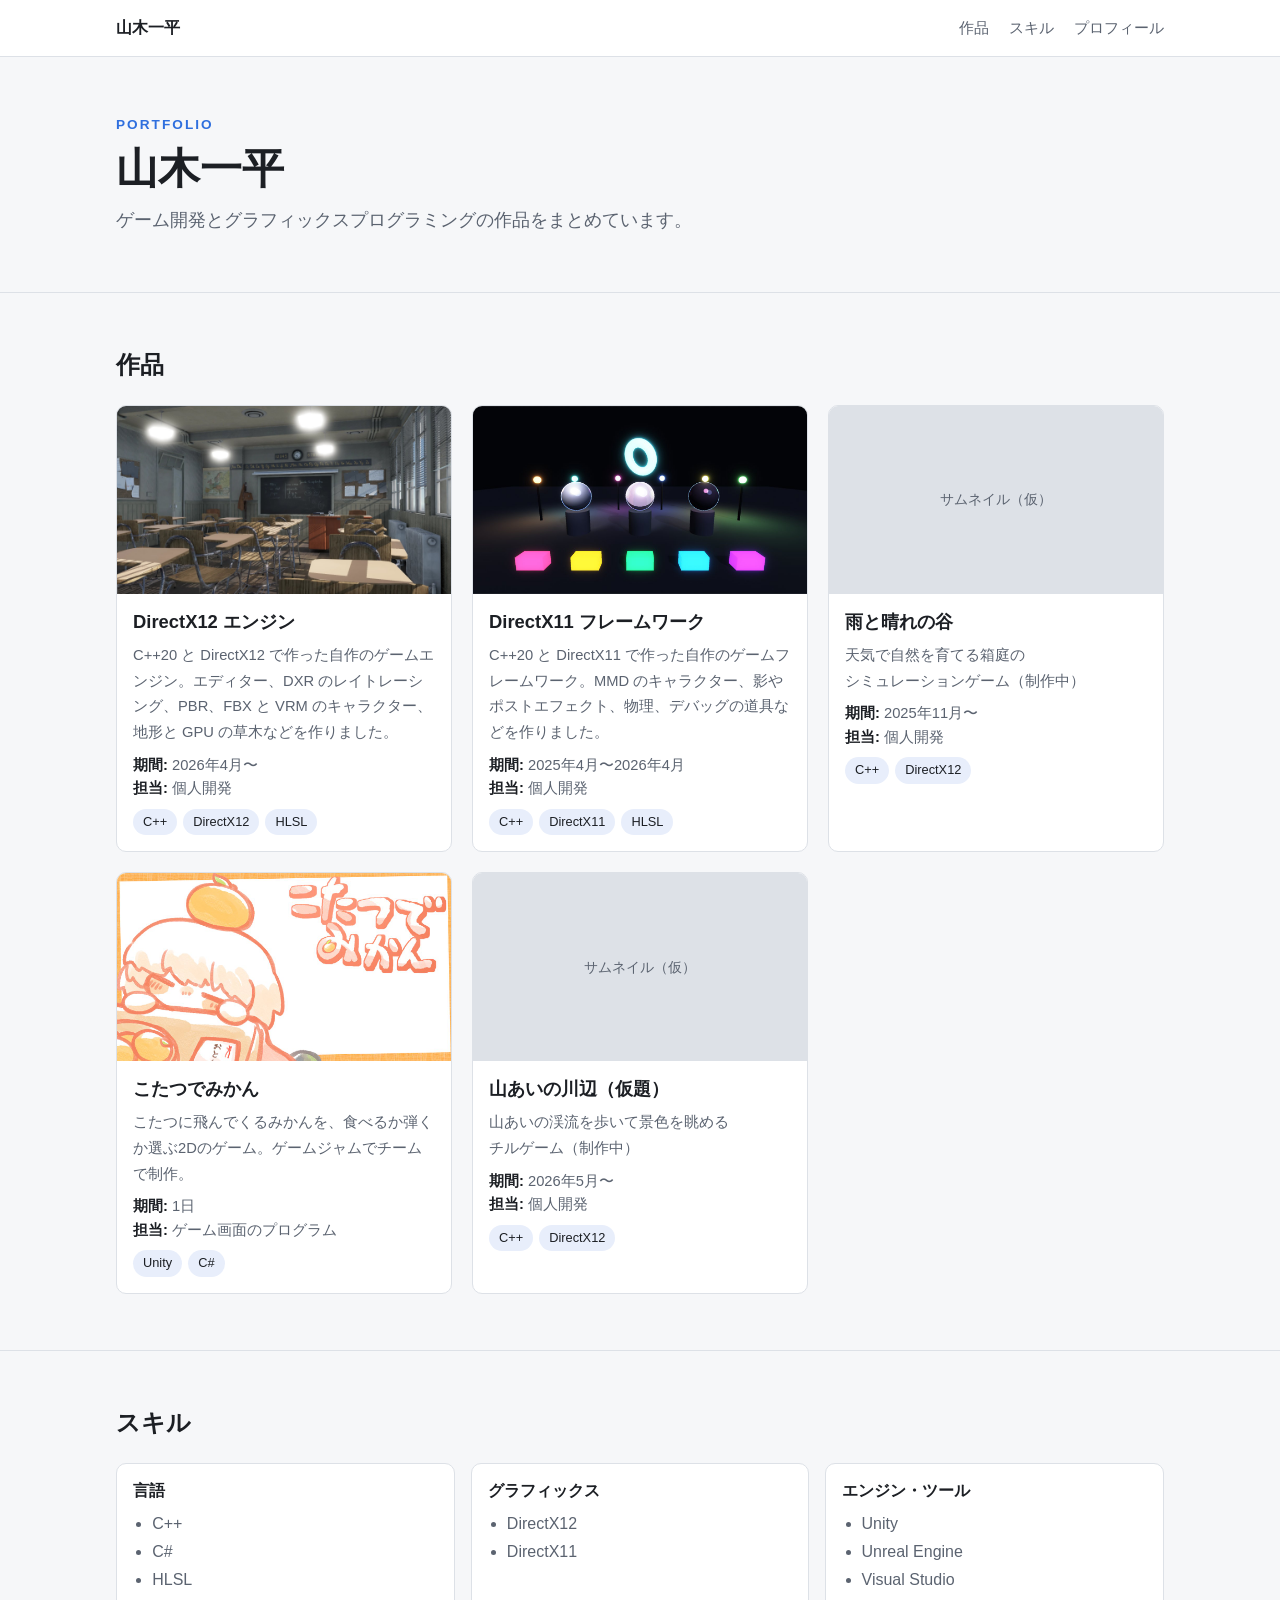
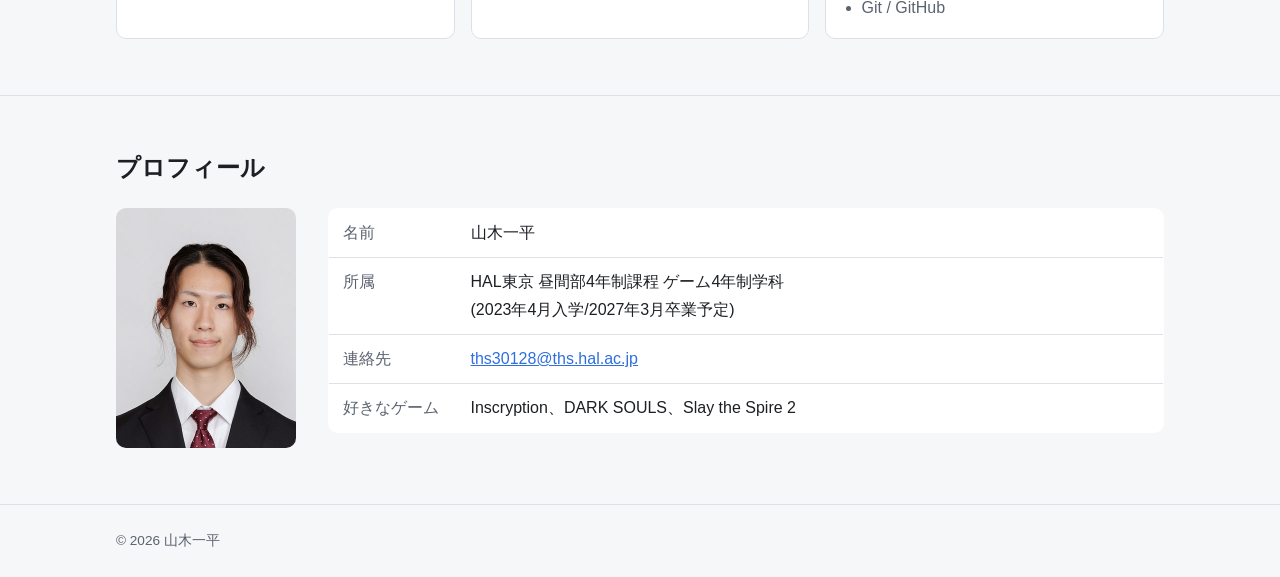
==== index.html @ ce261a94 "作品3の題名を雨と晴れの谷に変更" ====
<!doctype html>
<html lang="ja">
<head>
  <meta charset="utf-8">
  <meta name="viewport" content="width=device-width, initial-scale=1">
  <title>山木一平 | ポートフォリオ</title>
  <meta name="description" content="山木一平のポートフォリオサイトです。">
  <link rel="stylesheet" href="css/style.css?v=20261116-6">
</head>
<body>

  <header class="site-header">
    <div class="container">
      <a class="site-title" href="./">山木一平</a>
      <nav class="site-nav">
        <a href="#works">作品</a>
        <a href="#skills">スキル</a>
        <a href="#profile">プロフィール</a>
      </nav>
    </div>
  </header>

  <main>

    <section class="hero">
      <div class="container">
        <p class="eyebrow">PORTFOLIO</p>
        <h1>山木一平</h1>
        <p class="lead">ゲーム開発とグラフィックスプログラミングの作品をまとめています。</p>
      </div>
    </section>

    <section id="works">
      <div class="container">
        <h2 class="section-title">作品</h2>
        <div class="works-grid">

          <a class="work-card" href="works/work01.html">
            <img class="thumb" src="images/work01/classroom.jpg" alt="DirectX12 エンジンで描いた、窓から日の差す教室。机と椅子に窓の影が落ちている">
            <div class="body">
              <h3>DirectX12 エンジン</h3>
              <p>C++20 と DirectX12 で作った自作のゲームエンジン。エディター、DXR のレイトレーシング、PBR、FBX と VRM のキャラクター、地形と GPU の草木などを作りました。</p>
              <p class="card-meta"><b>期間:</b> 2026年4月〜<br><b>担当:</b> 個人開発</p>
              <ul class="tags">
                <li>C++</li>
                <li>DirectX12</li>
                <li>HLSL</li>
              </ul>
            </div>
          </a>

          <a class="work-card" href="works/work02.html">
            <img class="thumb" src="images/work02/header.jpg" alt="DirectX11 フレームワークで描いた、点光源と発光する輪や箱が光る夜の広場">
            <div class="body">
              <h3>DirectX11 フレームワーク</h3>
              <p>C++20 と DirectX11 で作った自作のゲームフレームワーク。MMD のキャラクター、影やポストエフェクト、物理、デバッグの道具などを作りました。</p>
              <p class="card-meta"><b>期間:</b> 2025年4月〜2026年4月<br><b>担当:</b> 個人開発</p>
              <ul class="tags">
                <li>C++</li>
                <li>DirectX11</li>
                <li>HLSL</li>
              </ul>
            </div>
          </a>

          <a class="work-card" href="works/work03.html">
            <div class="thumb placeholder">サムネイル（仮）</div>
            <div class="body">
              <h3>雨と晴れの谷</h3>
              <p>天気で自然を育てる箱庭の<span class="keep">シミュレーションゲーム</span>（制作中）</p>
              <p class="card-meta"><b>期間:</b> 2025年11月〜<br><b>担当:</b> 個人開発</p>
              <ul class="tags">
                <li>C++</li>
                <li>DirectX12</li>
              </ul>
            </div>
          </a>

          <a class="work-card" href="works/work04.html">
            <img class="thumb" src="images/work04/title.jpg" alt="こたつでみかんのタイトルの絵">
            <div class="body">
              <h3>こたつでみかん</h3>
              <p>こたつに飛んでくるみかんを、食べるか弾くか選ぶ2Dのゲーム。ゲームジャムでチームで制作。</p>
              <p class="card-meta"><b>期間:</b> 1日<br><b>担当:</b> ゲーム画面のプログラム</p>
              <ul class="tags">
                <li>Unity</li>
                <li>C#</li>
              </ul>
            </div>
          </a>

          <a class="work-card" href="works/work05.html">
            <div class="thumb placeholder">サムネイル（仮）</div>
            <div class="body">
              <h3>山あいの川辺（仮題）</h3>
              <p>山あいの渓流を歩いて景色を眺める<span class="keep">チルゲーム</span>（制作中）</p>
              <p class="card-meta"><b>期間:</b> 2026年5月〜<br><b>担当:</b> 個人開発</p>
              <ul class="tags">
                <li>C++</li>
                <li>DirectX12</li>
              </ul>
            </div>
          </a>

        </div>
      </div>
    </section>

    <section id="skills">
      <div class="container">
        <h2 class="section-title">スキル</h2>
        <div class="skills">
          <div class="skill-box">
            <h3>言語</h3>
            <ul>
              <li>C++</li>
              <li>C#</li>
              <li>HLSL</li>
            </ul>
          </div>
          <div class="skill-box">
            <h3>グラフィックス</h3>
            <ul>
              <li>DirectX12</li>
              <li>DirectX11</li>
            </ul>
          </div>
          <div class="skill-box">
            <h3>エンジン・ツール</h3>
            <ul>
              <li>Unity</li>
              <li>Unreal Engine</li>
              <li>Visual Studio</li>
              <li>Git / GitHub</li>
            </ul>
          </div>
        </div>
      </div>
    </section>

    <section id="profile">
      <div class="container">
        <h2 class="section-title">プロフィール</h2>
        <div class="profile">
          <img class="profile-photo" src="images/profile.jpg" alt="山木一平" width="360" height="480">
          <div class="profile-body">
            <table class="info-table">
              <tr><th>名前</th><td>山木一平</td></tr>
              <tr><th>所属</th><td><span class="keep">HAL東京 昼間部4年制課程</span> <span class="keep">ゲーム4年制学科</span><br><span class="keep">(2023年4月入学/</span><span class="keep">2027年3月卒業予定)</span></td></tr>
              <tr><th>連絡先</th><td><a href="mailto:ths30128@ths.hal.ac.jp">ths30128@ths.hal.ac.jp</a></td></tr>
              <tr><th>好きなゲーム</th><td><span class="keep">Inscryption、</span><span class="keep">DARK SOULS、</span><span class="keep">Slay the Spire 2</span></td></tr>
            </table>
          </div>
        </div>
      </div>
    </section>

  </main>

  <footer class="site-footer">
    <div class="container">
      &copy; 2026 山木一平
    </div>
  </footer>

</body>
</html>
---- css/style.css ----
:root {
  --bg: #f6f7f9;
  --surface: #ffffff;
  --text: #1c1f24;
  --muted: #5b6370;
  --border: #dde1e7;
  --accent: #2f6fde;
  --tag-bg: #e8eefb;
  --radius: 10px;
  --max-width: 1080px;
  --font: "Noto Sans JP", "Hiragino Sans", "Yu Gothic UI", "Meiryo", sans-serif;
  --font-mono: ui-monospace, "Cascadia Mono", Consolas, Menlo, monospace;
}

@media (prefers-color-scheme: dark) {
  :root {
    --bg: #14161a;
    --surface: #1d2026;
    --text: #e8eaee;
    --muted: #9aa3b0;
    --border: #2e333c;
    --accent: #6b9cff;
    --tag-bg: #253049;
  }
}

*,
*::before,
*::after {
  box-sizing: border-box;
}

html {
  scroll-behavior: smooth;
}

body {
  margin: 0;
  background: var(--bg);
  color: var(--text);
  font-family: var(--font);
  line-height: 1.75;
}

img,
video,
iframe {
  max-width: 100%;
  display: block;
}

a {
  color: var(--accent);
}

h1,
h2,
h3 {
  line-height: 1.35;
}

.container {
  width: 100%;
  max-width: var(--max-width);
  margin: 0 auto;
  padding: 0 16px;
}

/* 画像や動画が入るまでの枠 */
.placeholder {
  display: grid;
  place-items: center;
  background: var(--border);
  color: var(--muted);
  font-size: 0.9rem;
}

/* ---- ヘッダー ---- */

.site-header {
  position: sticky;
  top: 0;
  z-index: 10;
  background: var(--surface);
  border-bottom: 1px solid var(--border);
}

.site-header .container {
  display: flex;
  align-items: center;
  justify-content: space-between;
  gap: 16px;
  min-height: 56px;
  flex-wrap: wrap;
}

.site-title {
  font-weight: 700;
  color: var(--text);
  text-decoration: none;
}

.site-nav {
  display: flex;
  gap: 20px;
  flex-wrap: wrap;
}

.site-nav a {
  color: var(--muted);
  text-decoration: none;
  font-size: 0.95rem;
}

.site-nav a:hover {
  color: var(--accent);
}

/* ---- セクション ---- */

section {
  padding: 56px 0;
}

section + section {
  border-top: 1px solid var(--border);
}

/* メニューから飛んだときに見出しがヘッダーに隠れないように */
section[id] {
  scroll-margin-top: 56px;
}

/* 目次から項目の見出しへ飛んだときも同じように */
main [id]:not(section) {
  scroll-margin-top: 80px;
}

.section-title {
  font-size: 1.5rem;
  margin: 0 0 24px;
}

/* ---- トップ ---- */

.hero .eyebrow {
  margin: 0 0 4px;
  color: var(--accent);
  font-weight: 700;
  letter-spacing: 0.15em;
  font-size: 0.85rem;
}

.hero h1 {
  font-size: clamp(1.8rem, 5vw, 2.6rem);
  margin: 0 0 8px;
}

.hero .lead {
  color: var(--muted);
  font-size: 1.1rem;
  margin: 0;
}

/* ---- プロフィール ---- */

.profile {
  display: grid;
  grid-template-columns: 180px 1fr;
  gap: 32px;
  align-items: start;
}

.profile-photo {
  width: 100%;
  height: auto;
  aspect-ratio: 3 / 4;
  object-fit: cover;
  border-radius: var(--radius);
}

/* ---- タグ ---- */

.tags {
  display: flex;
  flex-wrap: wrap;
  gap: 6px;
  padding: 0;
  margin: 0;
  list-style: none;
}

.tags li {
  background: var(--tag-bg);
  color: var(--text);
  font-size: 0.8rem;
  padding: 2px 10px;
  border-radius: 999px;
}

/* ---- 作品の一覧 ---- */

.works-grid {
  display: grid;
  grid-template-columns: repeat(auto-fill, minmax(300px, 1fr));
  gap: 20px;
}

.work-card {
  background: var(--surface);
  border: 1px solid var(--border);
  border-radius: var(--radius);
  overflow: hidden;
  color: inherit;
  text-decoration: none;
  display: flex;
  flex-direction: column;
  transition: transform 0.15s, box-shadow 0.15s;
}

.work-card:hover {
  transform: translateY(-3px);
  box-shadow: 0 8px 24px rgba(0, 0, 0, 0.12);
}

.work-card .body {
  padding: 16px;
  display: flex;
  flex-direction: column;
  gap: 8px;
}

.work-card h3 {
  margin: 0;
  font-size: 1.15rem;
}

.work-card p {
  margin: 0;
  color: var(--muted);
  font-size: 0.92rem;
}

/* カードの期間と担当 */
.work-card .card-meta {
  color: var(--muted);
  font-size: 0.92rem;
  line-height: 1.6;
}

.work-card .card-meta b {
  color: var(--text);
  font-weight: 700;
}

.thumb {
  width: 100%;
  aspect-ratio: 16 / 9;
  object-fit: cover;
}

/* ---- スキル ---- */

.skills {
  display: grid;
  grid-template-columns: repeat(auto-fit, minmax(240px, 1fr));
  gap: 16px;
}

.skill-box {
  background: var(--surface);
  border: 1px solid var(--border);
  border-radius: var(--radius);
  padding: 16px;
}

.skill-box h3 {
  margin: 0 0 8px;
  font-size: 1rem;
}

.skill-box ul {
  margin: 0;
  padding-left: 1.2em;
  color: var(--muted);
}

/* ---- 表 ---- */

.info-table {
  width: 100%;
  border-collapse: collapse;
  background: var(--surface);
  border: 1px solid var(--border);
  border-radius: var(--radius);
  overflow: hidden;
}

.info-table th,
.info-table td {
  text-align: left;
  padding: 10px 14px;
  border-bottom: 1px solid var(--border);
  vertical-align: top;
}

.info-table td {
  overflow-wrap: anywhere;
}

/* なるべく途中で折り返さないまとまり */
.keep {
  display: inline-block;
}

.info-table th {
  width: 8em;
  color: var(--muted);
  font-weight: 500;
  white-space: nowrap;
}

.info-table tr:last-child th,
.info-table tr:last-child td {
  border-bottom: 0;
}

/* ---- 作品ページ ---- */

.work-header h1 {
  font-size: clamp(1.6rem, 4.5vw, 2.2rem);
  margin: 0 0 12px;
}

.video {
  aspect-ratio: 16 / 9;
  width: 100%;
  border-radius: var(--radius);
  overflow: hidden;
  margin: 24px 0;
}

.video iframe {
  width: 100%;
  height: 100%;
  border: 0;
}

/* 動画が無いときは、同じ枠に絵を置く */
.video img {
  width: 100%;
  height: 100%;
  object-fit: cover;
}

.feature {
  margin-bottom: 40px;
}

.feature h3 {
  margin: 0 0 8px;
  font-size: 1.2rem;
}

.gallery {
  display: grid;
  grid-template-columns: repeat(auto-fill, minmax(240px, 1fr));
  gap: 12px;
}

.gallery figure {
  margin: 0;
}

.gallery figcaption {
  font-size: 0.85rem;
  color: var(--muted);
  margin-top: 4px;
}

.back-link {
  display: inline-block;
  margin-top: 24px;
}

/* ---- 作品ページの部品 ---- */

/* ページの中の目次 */
.toc {
  background: var(--surface);
  border: 1px solid var(--border);
  border-radius: var(--radius);
  padding: 16px 20px;
  margin: 24px 0;
  font-size: 0.92rem;
  line-height: 1.5;
}

.toc:first-child {
  margin-top: 0;
}

.toc:last-child {
  margin-bottom: 0;
}

.toc-title {
  margin: 0 0 8px;
  font-weight: 700;
}

.toc ol {
  list-style: none;
  margin: 0;
  padding: 0;
}

.toc > ol {
  columns: 3 15em;
  column-gap: 32px;
}

.toc li {
  padding: 3px 0;
  break-inside: avoid;
}

.toc a {
  text-decoration: none;
}

.toc a:hover {
  text-decoration: underline;
}

/* まとまりに分けた目次は、上の段をまとまりの名前にする */
.toc:has(ol ol) > ol > li > a {
  color: var(--text);
  font-weight: 700;
}

.toc li ol {
  margin: 2px 0 8px;
  padding-left: 1em;
}

/* 項目の中の箇条書き */
.feature ul:not(.tags),
.feature ol {
  margin: 12px 0;
  padding-left: 1.5em;
}

/* 項目の中の図 */
.figure {
  margin: 20px 0;
}

.figure img {
  width: 100%;
  height: auto;
  background: #fff;
  border: 1px solid var(--border);
  border-radius: var(--radius);
}

.figure figcaption {
  margin-top: 6px;
  color: var(--muted);
  font-size: 0.85rem;
}

/* 中くらいの図 */
.figure.medium {
  max-width: 640px;
}

/* 2 枚を並べた比べ */
.compare {
  display: grid;
  grid-template-columns: repeat(2, minmax(0, 1fr));
  gap: 16px;
  margin: 20px 0;
}

.compare .figure {
  margin: 0;
}

/* コードの枠 */
pre,
code {
  font-family: var(--font-mono);
}

pre {
  margin: 20px 0;
  padding: 14px 16px;
  background: var(--surface);
  border: 1px solid var(--border);
  border-radius: var(--radius);
  overflow-x: auto;
  font-size: 0.85rem;
  line-height: 1.6;
  tab-size: 4;
}

/* 項目の終わりの小さな注記 */
.note {
  margin: 12px 0 0;
  color: var(--muted);
  font-size: 0.8rem;
  overflow-wrap: anywhere;
}

/* 押すと大きく見られる画像 */
.zoomable {
  cursor: zoom-in;
}

.viewer {
  width: 100%;
  height: 100%;
  max-width: none;
  max-height: none;
  margin: 0;
  padding: 0;
  border: 0;
  outline: none;
  background: transparent;
  cursor: zoom-out;
}

.viewer::backdrop {
  background: rgba(0, 0, 0, 0.85);
}

.viewer img {
  position: absolute;
  inset: 0;
  margin: auto;
  max-width: calc(100% - 32px);
  max-height: calc(100% - 32px);
  background: #fff;
}

/* 開いている間は、後ろのページを動かさない */
html:has(.viewer[open]) {
  overflow: hidden;
}

/* ---- フッター ---- */

.site-footer {
  border-top: 1px solid var(--border);
  padding: 24px 0;
  color: var(--muted);
  font-size: 0.85rem;
}

/* ---- スマホ ---- */

@media (max-width: 600px) {
  section {
    padding: 40px 0;
  }

  section[id] {
    scroll-margin-top: 72px;
  }

  .works-grid {
    grid-template-columns: 1fr;
  }

  .compare {
    grid-template-columns: 1fr;
  }

  .profile {
    grid-template-columns: 1fr;
    gap: 20px;
  }

  .profile-photo {
    width: 160px;
    margin: 0 auto;
  }

  .info-table th {
    width: 6em;
  }
}
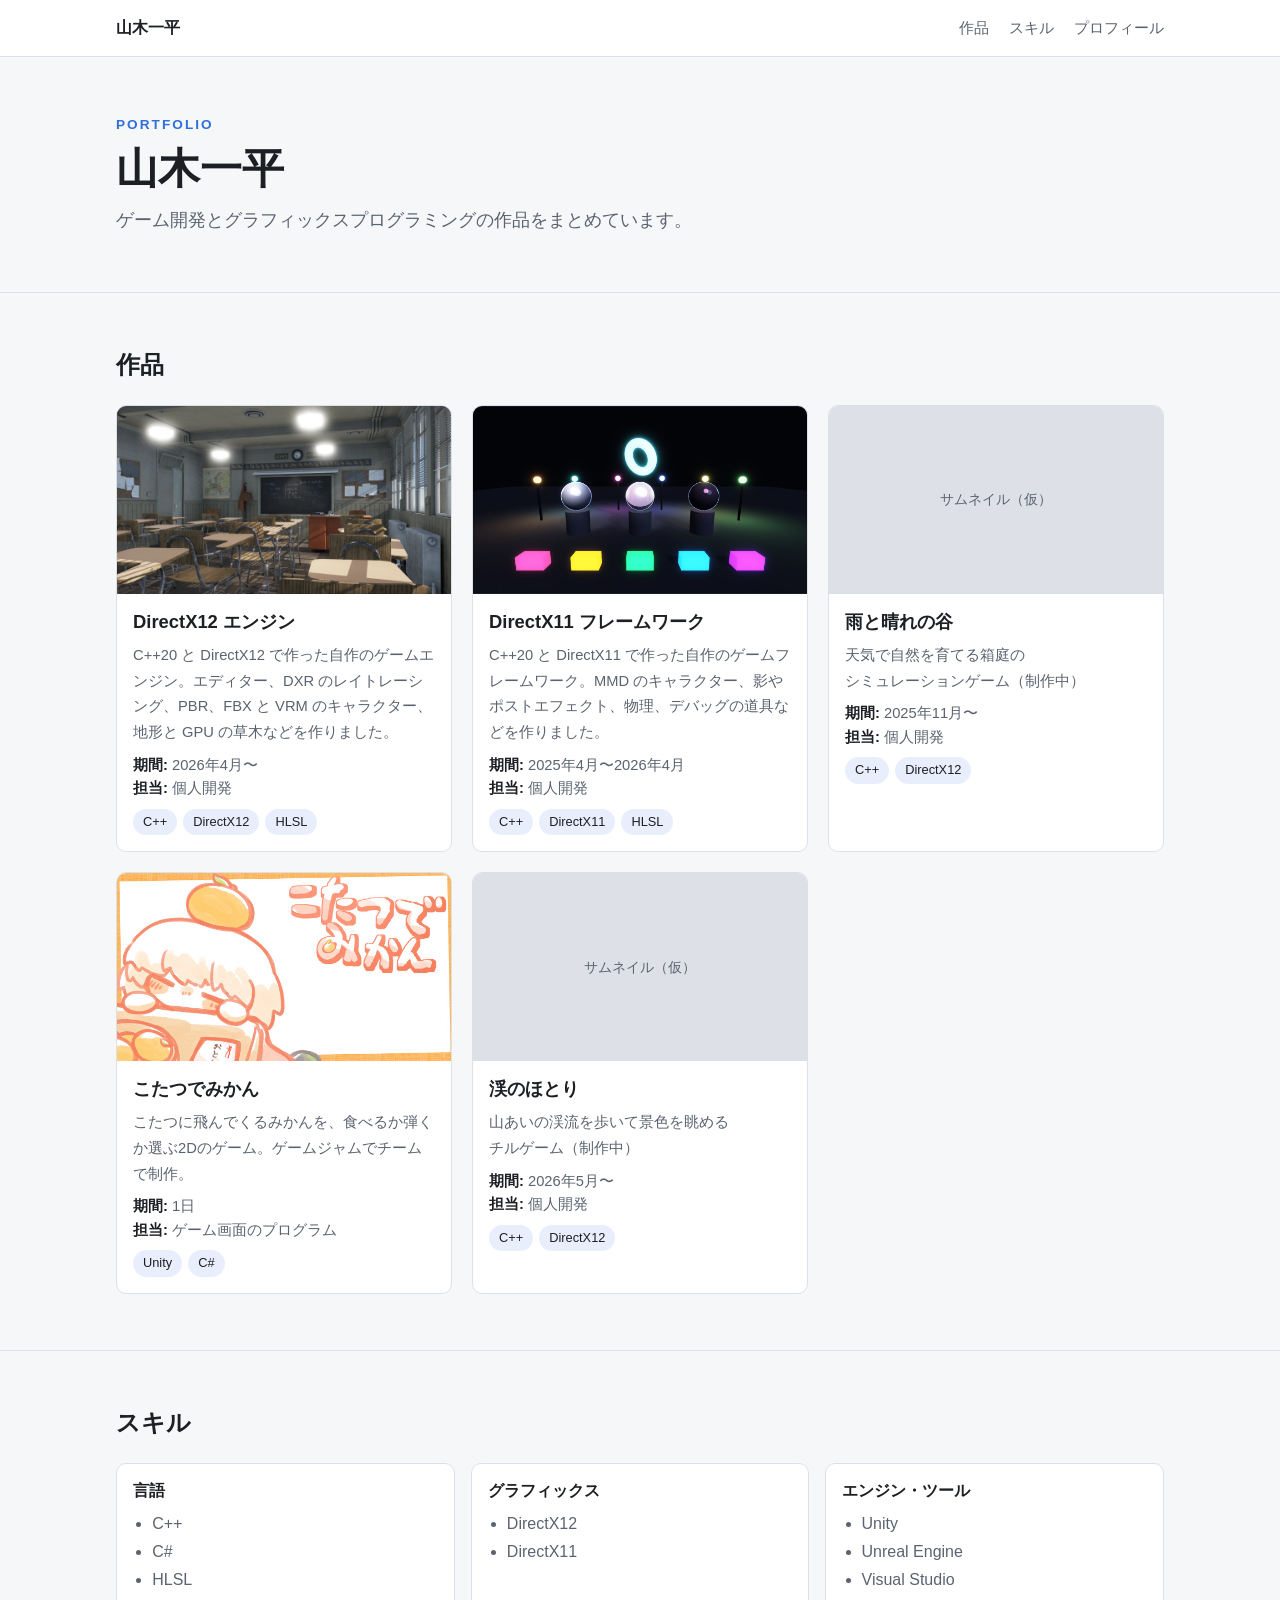
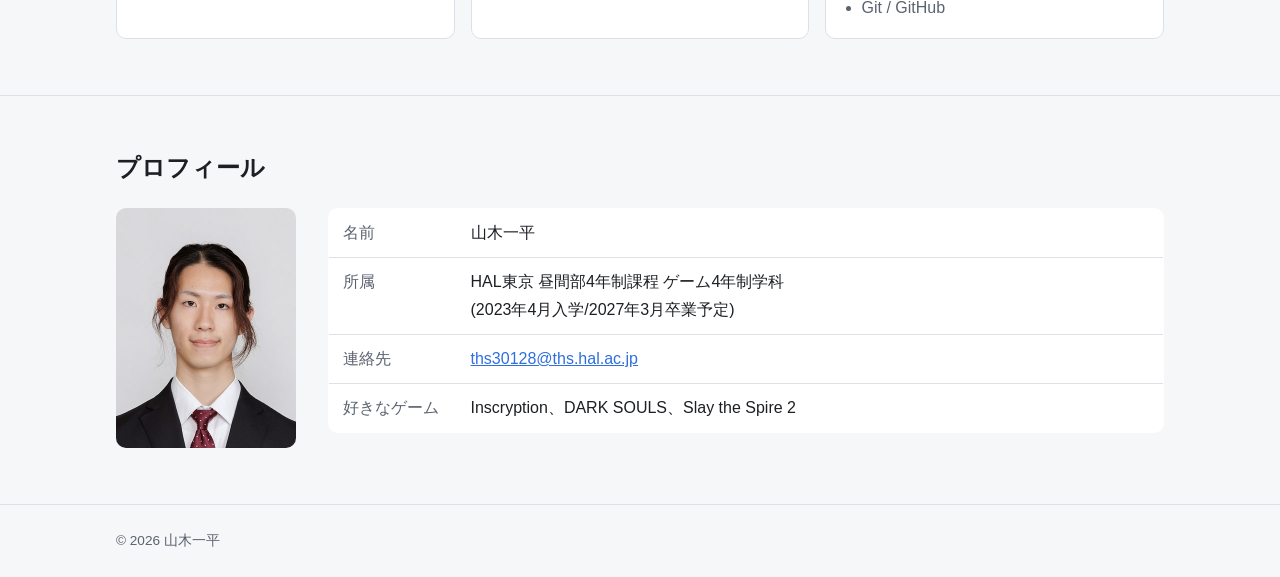
==== commit 495b714d: "山散策ゲームの題名を決定" ====
--- a/index.html
+++ b/index.html
@@ -92,7 +92,7 @@
           <a class="work-card" href="works/work05.html">
             <div class="thumb placeholder">サムネイル（仮）</div>
             <div class="body">
-              <h3>山あいの川辺（仮題）</h3>
+              <h3>渓のほとり</h3>
               <p>山あいの渓流を歩いて景色を眺める<span class="keep">チルゲーム</span>（制作中）</p>
               <p class="card-meta"><b>期間:</b> 2026年5月〜<br><b>担当:</b> 個人開発</p>
               <ul class="tags">
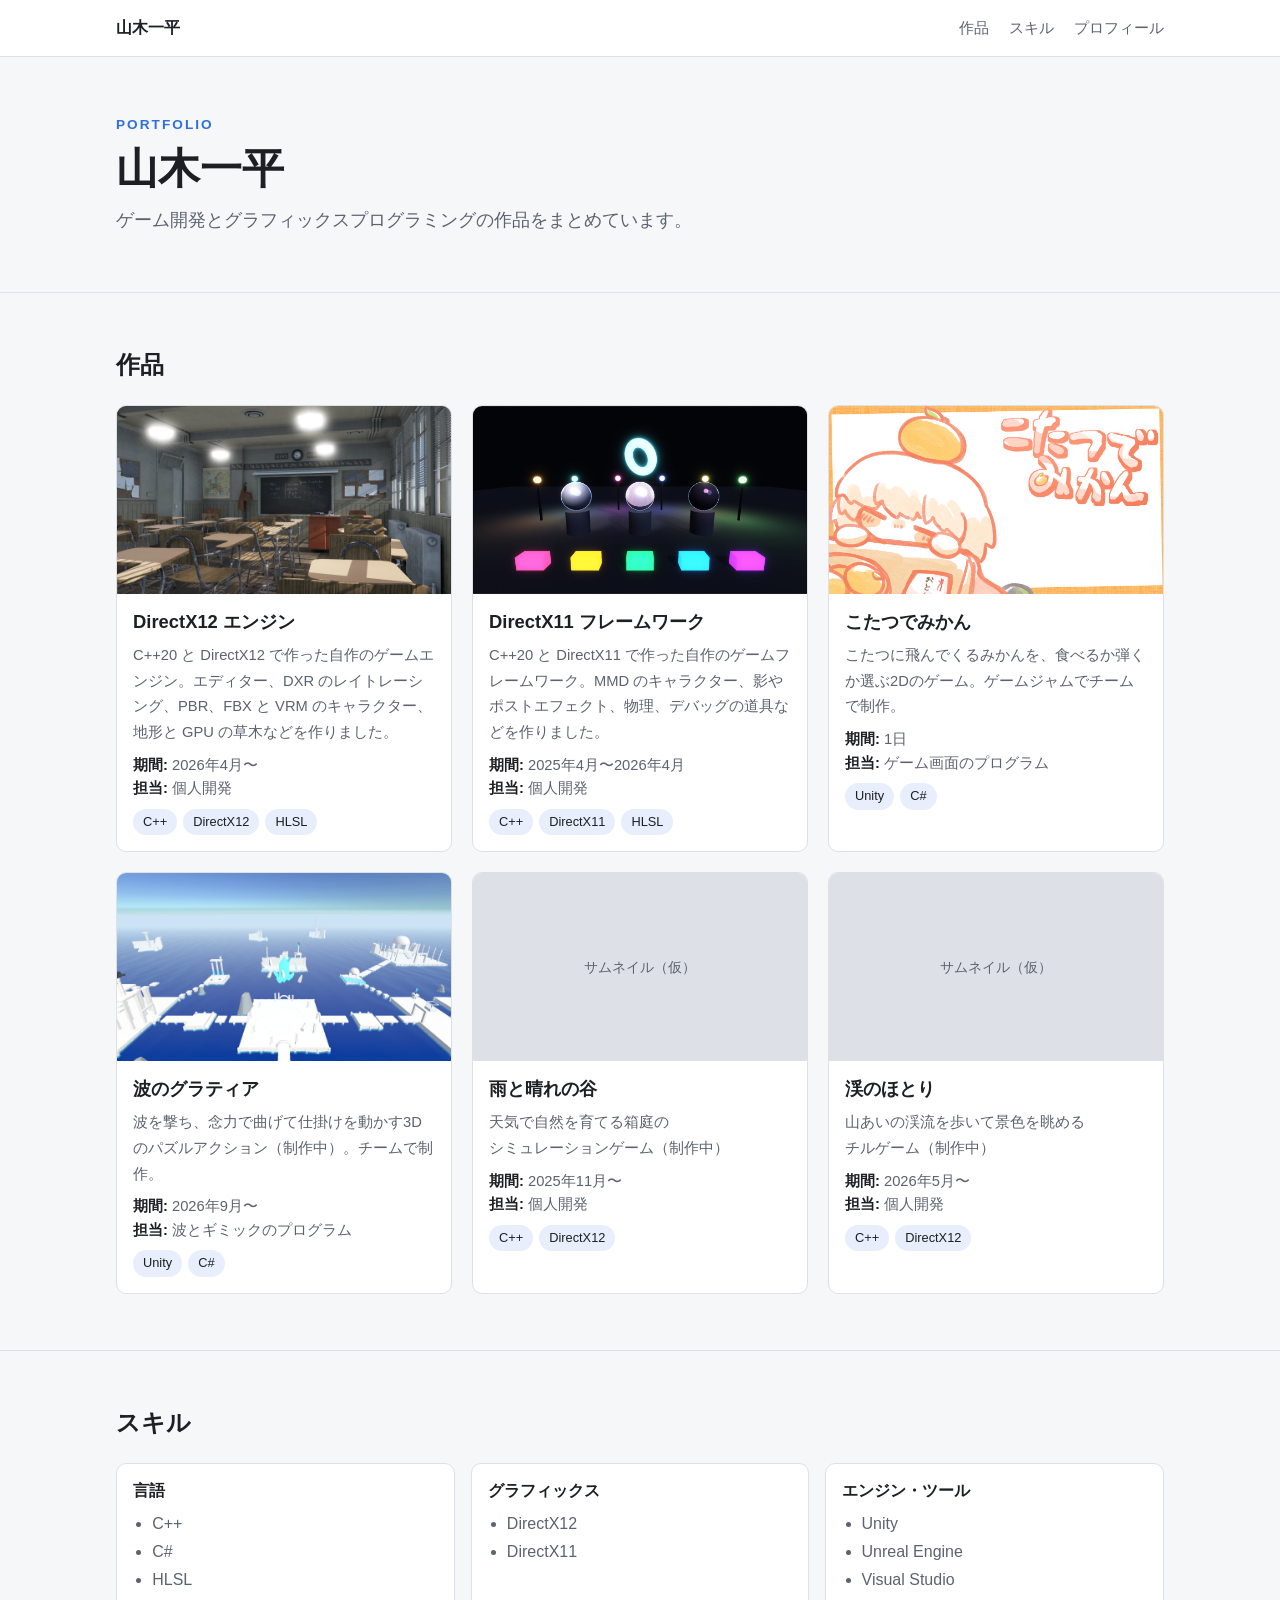
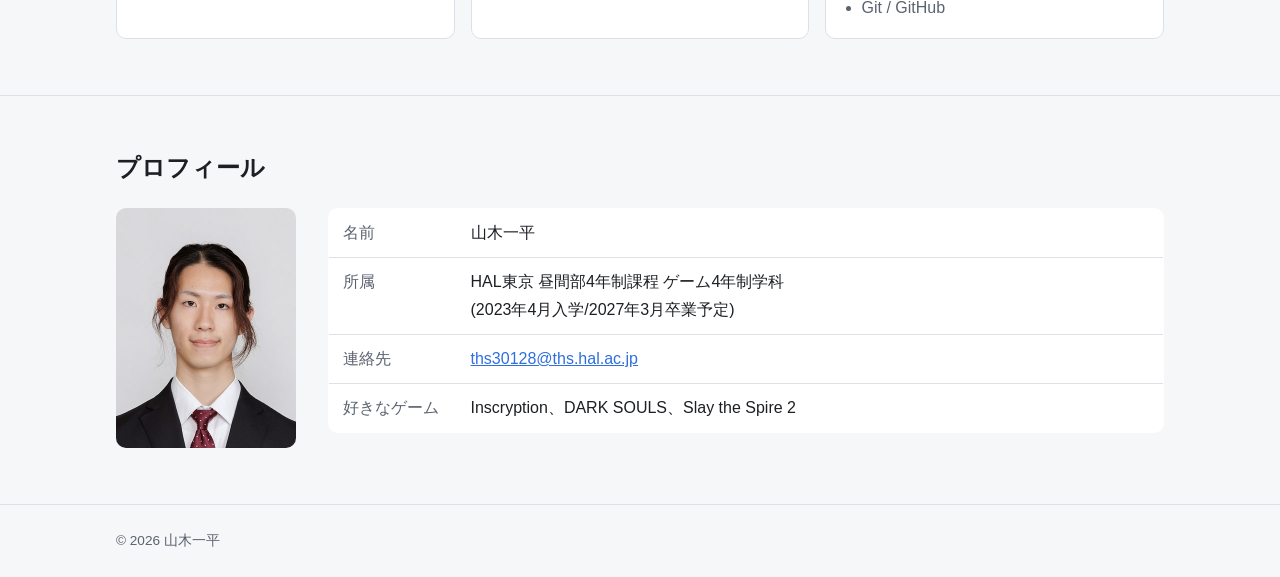
==== commit 1df92dda: "波のグラティアのページを追加" ====
--- a/index.html
+++ b/index.html
@@ -63,6 +63,32 @@
             </div>
           </a>
 
+          <a class="work-card" href="works/work04.html">
+            <img class="thumb" src="images/work04/title.jpg" alt="こたつでみかんのタイトルの絵">
+            <div class="body">
+              <h3>こたつでみかん</h3>
+              <p>こたつに飛んでくるみかんを、食べるか弾くか選ぶ2Dのゲーム。ゲームジャムでチームで制作。</p>
+              <p class="card-meta"><b>期間:</b> 1日<br><b>担当:</b> ゲーム画面のプログラム</p>
+              <ul class="tags">
+                <li>Unity</li>
+                <li>C#</li>
+              </ul>
+            </div>
+          </a>
+
+          <a class="work-card" href="works/work06.html">
+            <img class="thumb" src="images/work06/header.jpg" alt="海に浮かぶ白い遺跡の中央で、3つのタレットから伸びた青い波が宙に浮かぶクリスタルに集まっている">
+            <div class="body">
+              <h3>波のグラティア</h3>
+              <p>波を撃ち、念力で曲げて仕掛けを動かす3Dのパズルアクション（制作中）。チームで制作。</p>
+              <p class="card-meta"><b>期間:</b> 2026年9月〜<br><b>担当:</b> 波とギミックのプログラム</p>
+              <ul class="tags">
+                <li>Unity</li>
+                <li>C#</li>
+              </ul>
+            </div>
+          </a>
+
           <a class="work-card" href="works/work03.html">
             <div class="thumb placeholder">サムネイル（仮）</div>
             <div class="body">
@@ -72,19 +98,6 @@
               <ul class="tags">
                 <li>C++</li>
                 <li>DirectX12</li>
-              </ul>
-            </div>
-          </a>
-
-          <a class="work-card" href="works/work04.html">
-            <img class="thumb" src="images/work04/title.jpg" alt="こたつでみかんのタイトルの絵">
-            <div class="body">
-              <h3>こたつでみかん</h3>
-              <p>こたつに飛んでくるみかんを、食べるか弾くか選ぶ2Dのゲーム。ゲームジャムでチームで制作。</p>
-              <p class="card-meta"><b>期間:</b> 1日<br><b>担当:</b> ゲーム画面のプログラム</p>
-              <ul class="tags">
-                <li>Unity</li>
-                <li>C#</li>
               </ul>
             </div>
           </a>
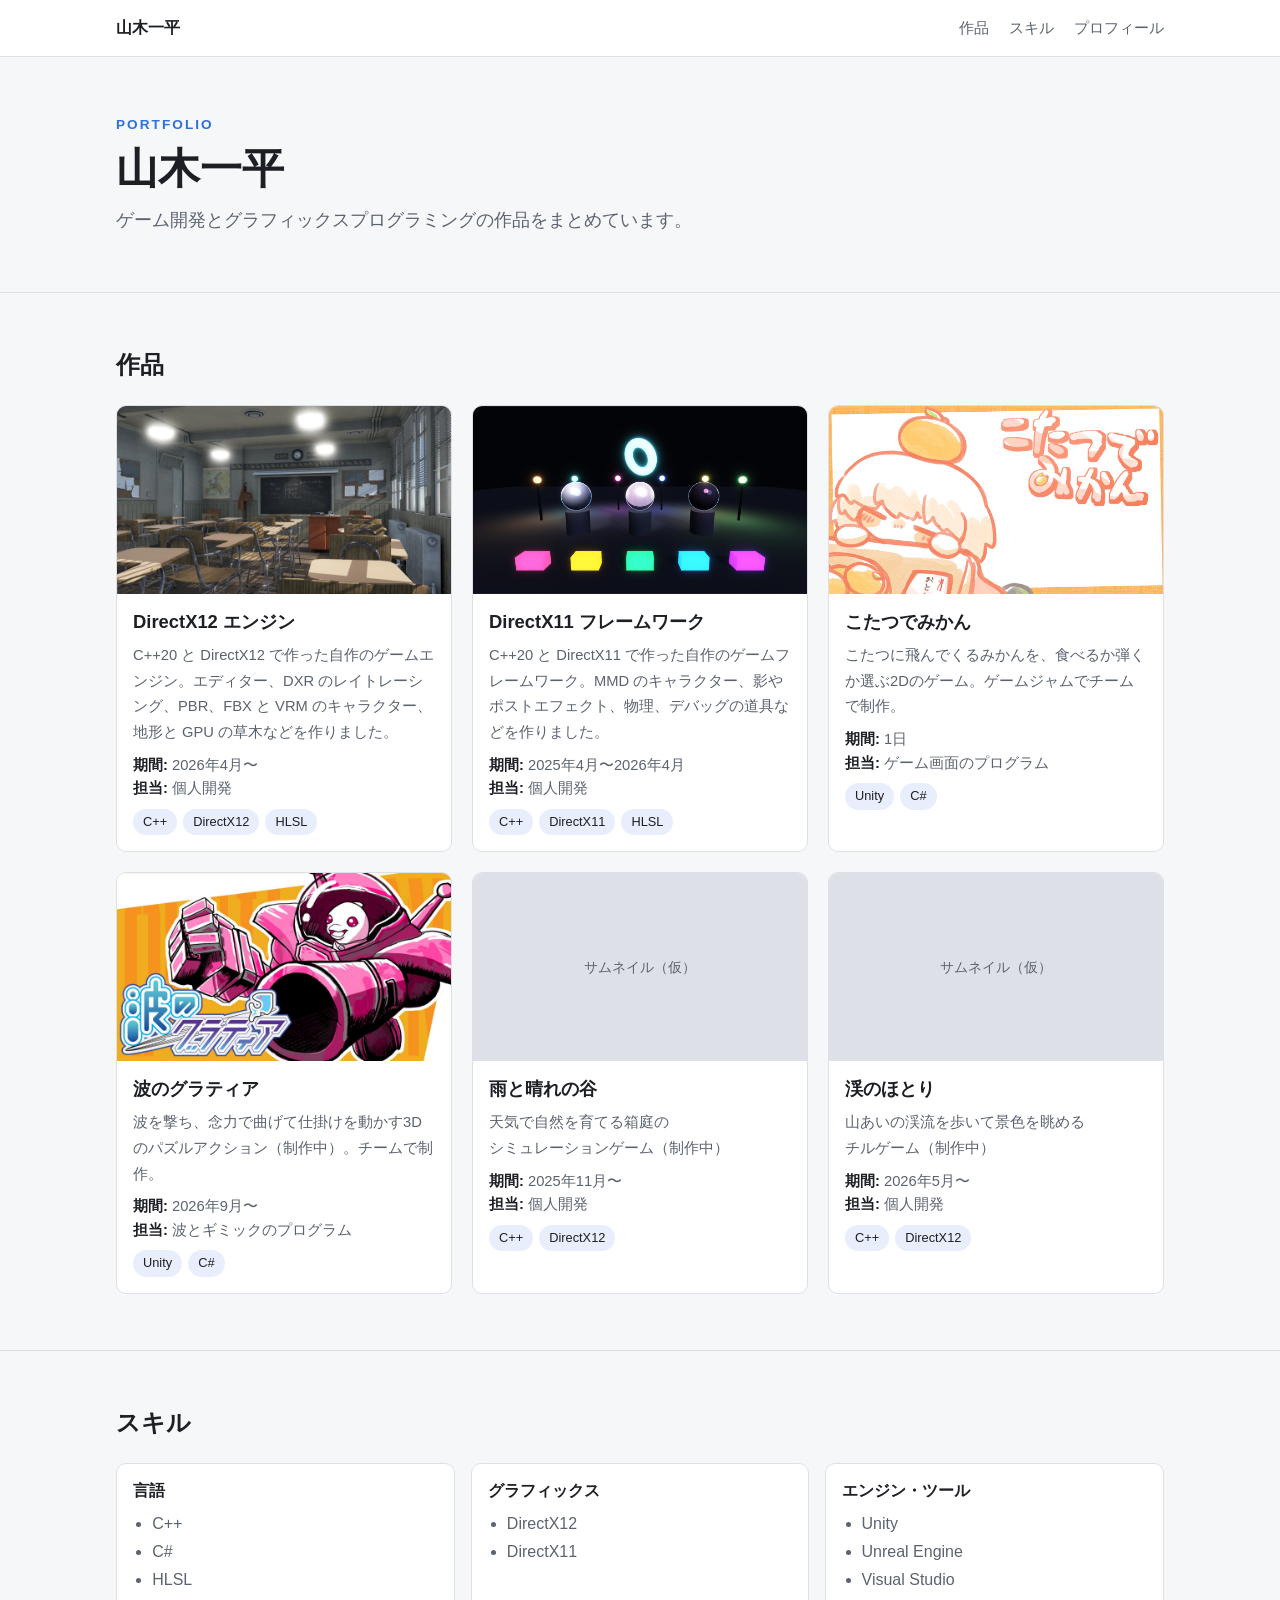
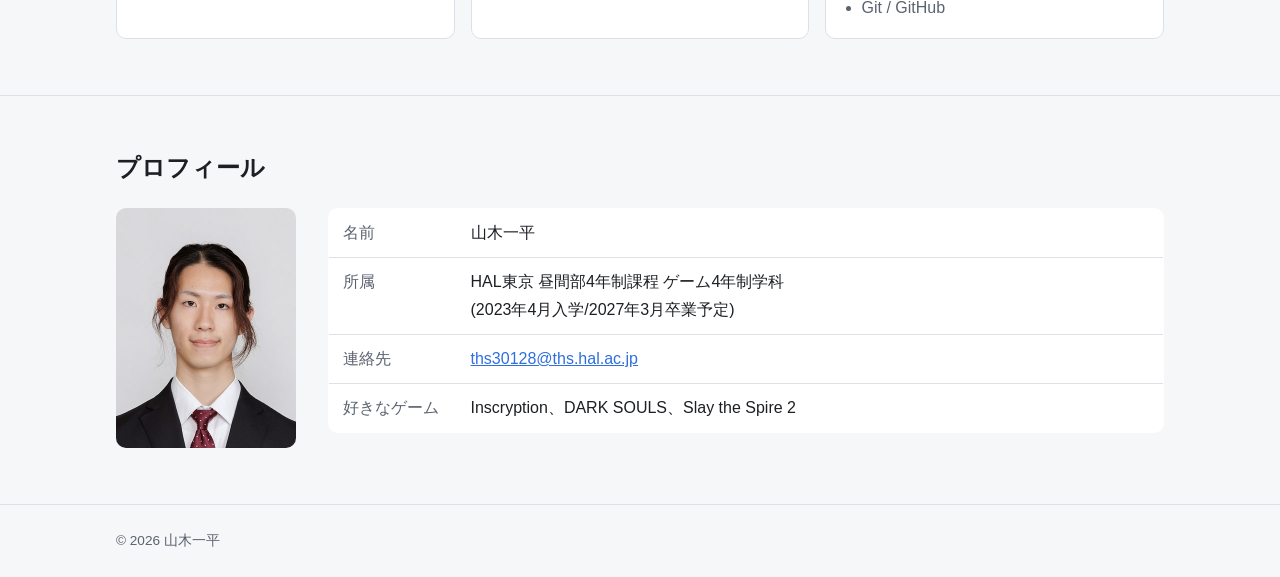
==== commit 6ab41bc7: "波のグラティアのタイトルの絵を追加" ====
--- a/index.html
+++ b/index.html
@@ -77,7 +77,7 @@
           </a>
 
           <a class="work-card" href="works/work06.html">
-            <img class="thumb" src="images/work06/header.jpg" alt="海に浮かぶ白い遺跡の中央で、3つのタレットから伸びた青い波が宙に浮かぶクリスタルに集まっている">
+            <img class="thumb" src="images/work06/title.jpg" alt="波のグラティアのタイトルの絵">
             <div class="body">
               <h3>波のグラティア</h3>
               <p>波を撃ち、念力で曲げて仕掛けを動かす3Dのパズルアクション（制作中）。チームで制作。</p>
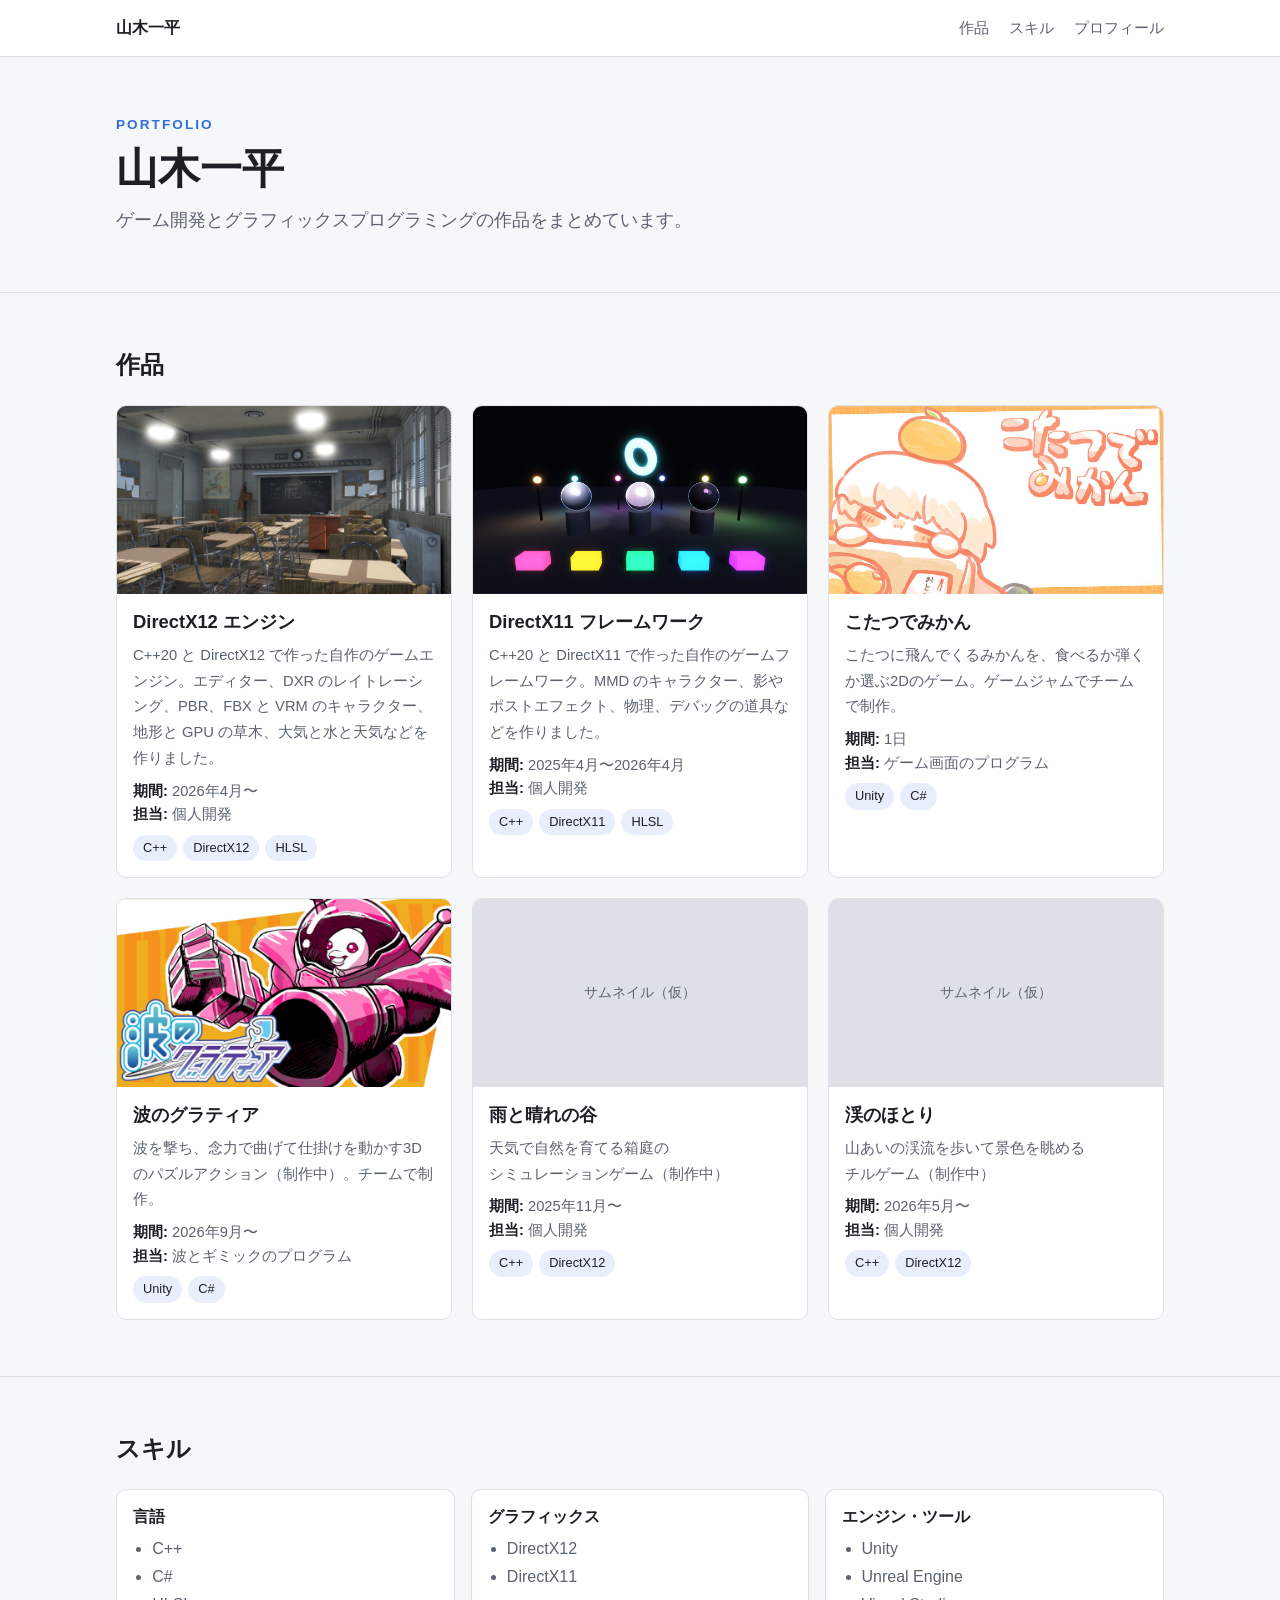
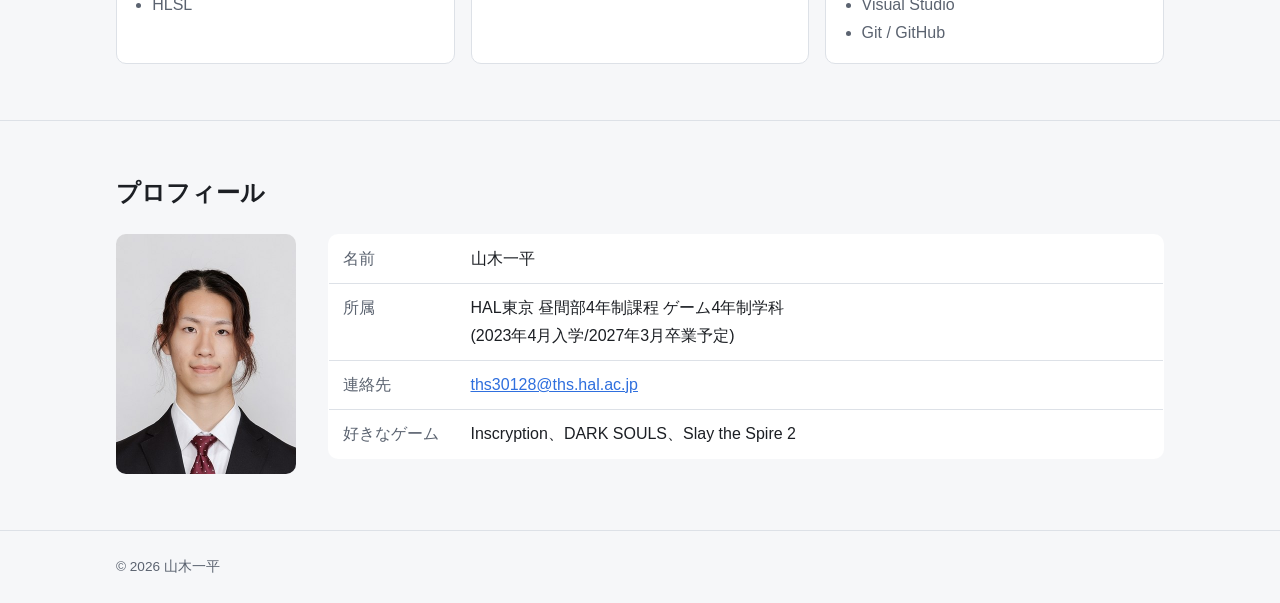
==== commit 5beb651b: "DirectX12 エンジンの新しい機能を追加し、古い記述を修正" ====
--- a/index.html
+++ b/index.html
@@ -39,7 +39,7 @@
             <img class="thumb" src="images/work01/classroom.jpg" alt="DirectX12 エンジンで描いた、窓から日の差す教室。机と椅子に窓の影が落ちている">
             <div class="body">
               <h3>DirectX12 エンジン</h3>
-              <p>C++20 と DirectX12 で作った自作のゲームエンジン。エディター、DXR のレイトレーシング、PBR、FBX と VRM のキャラクター、地形と GPU の草木などを作りました。</p>
+              <p>C++20 と DirectX12 で作った自作のゲームエンジン。エディター、DXR のレイトレーシング、PBR、FBX と VRM のキャラクター、地形と GPU の草木、大気と水と天気などを作りました。</p>
               <p class="card-meta"><b>期間:</b> 2026年4月〜<br><b>担当:</b> 個人開発</p>
               <ul class="tags">
                 <li>C++</li>
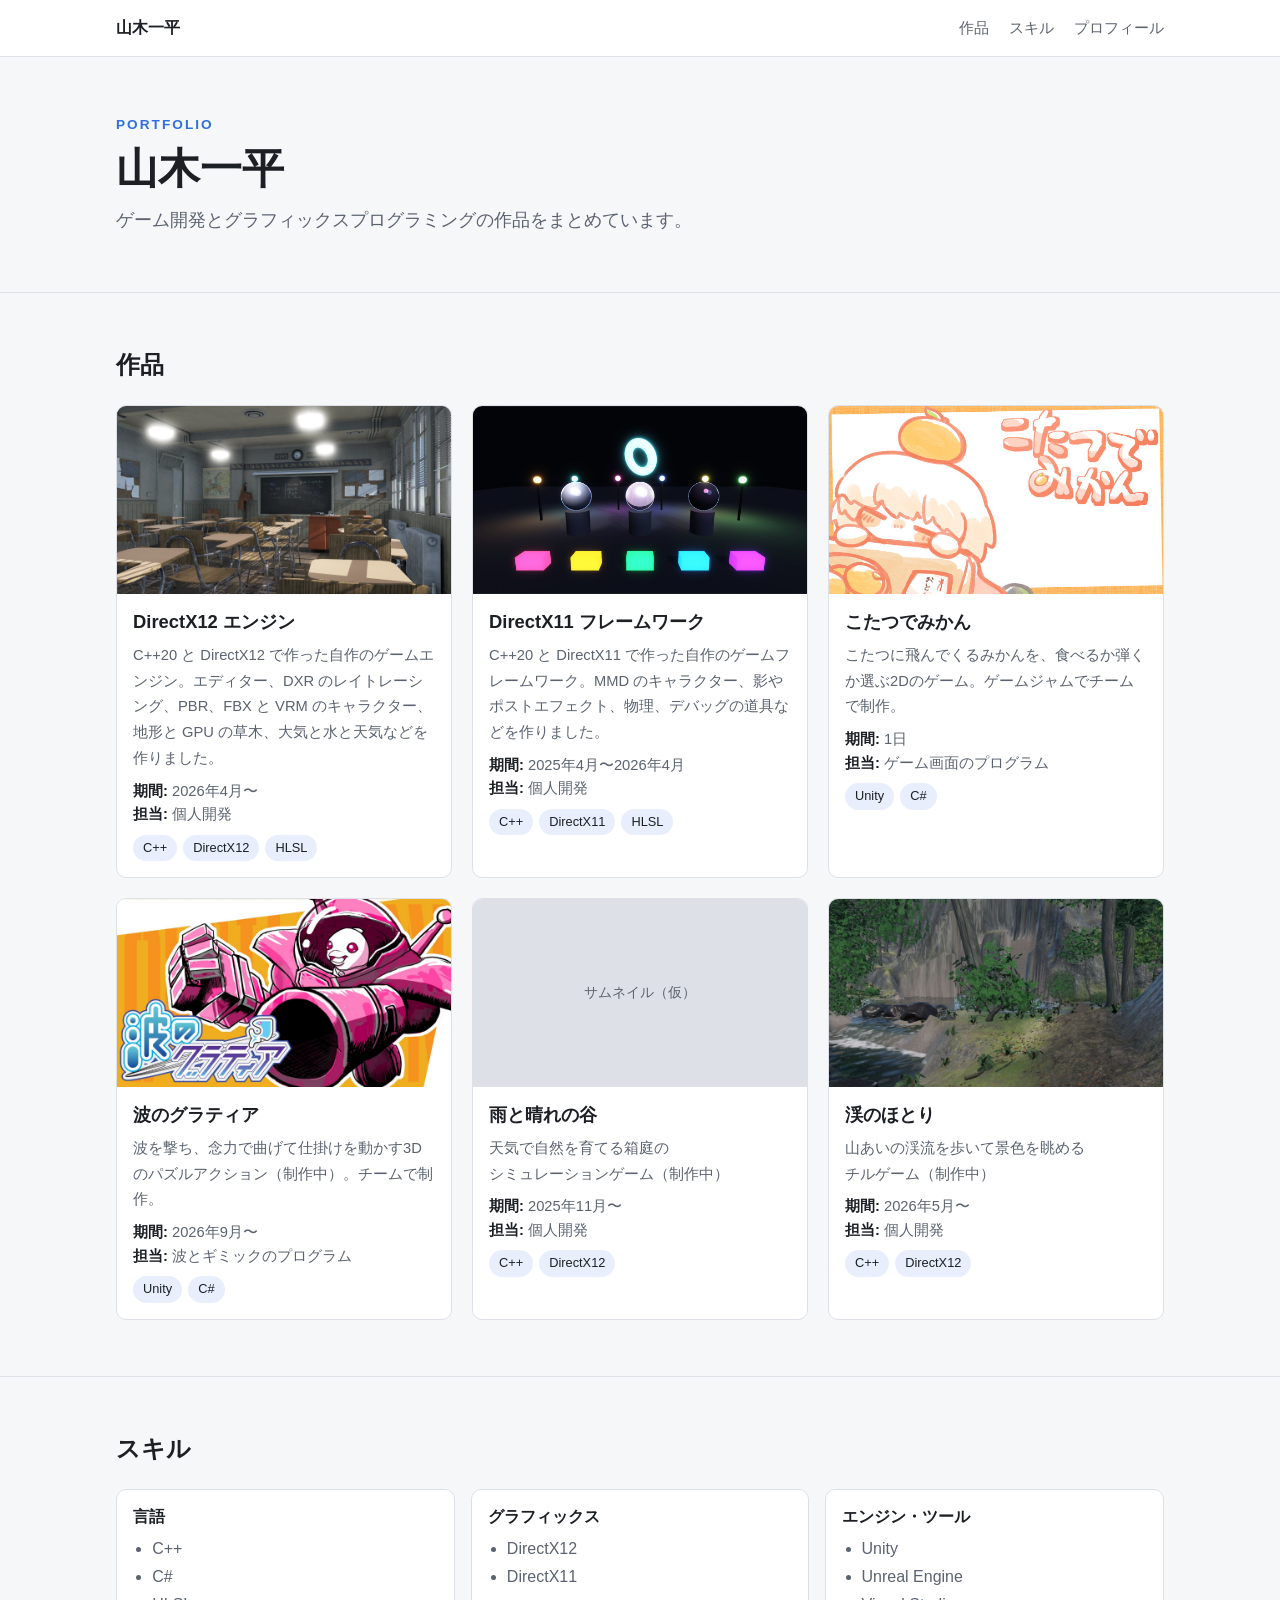
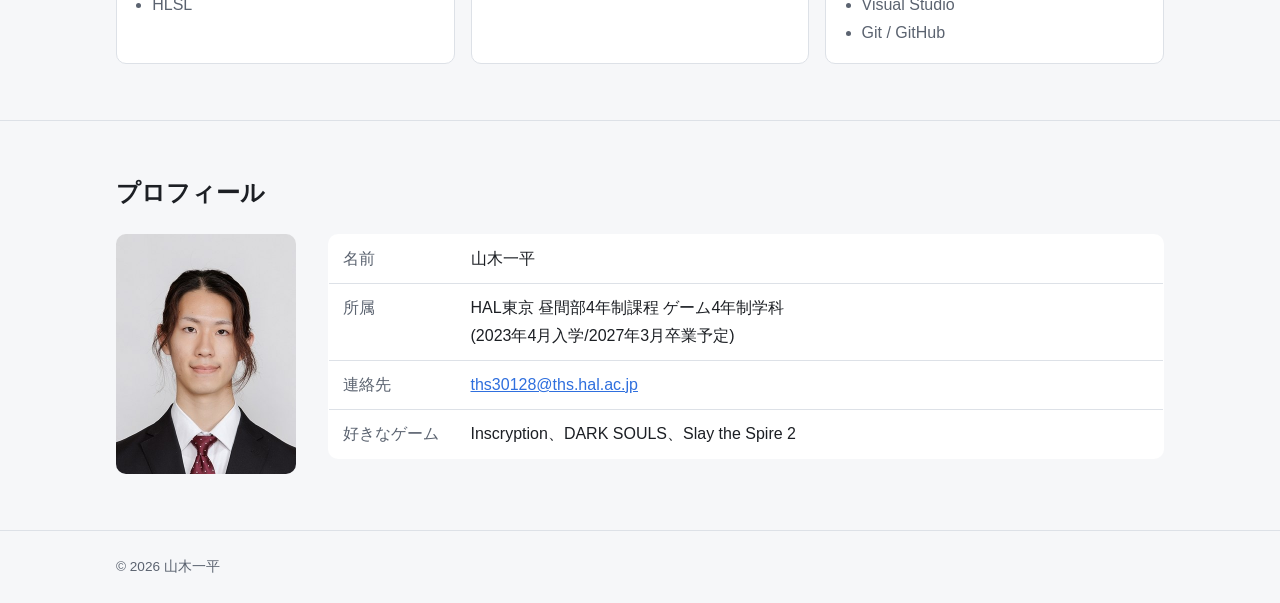
==== commit e0a1ddc1: "渓のほとりの写真を追加" ====
--- a/index.html
+++ b/index.html
@@ -103,7 +103,7 @@
           </a>
 
           <a class="work-card" href="works/work05.html">
-            <div class="thumb placeholder">サムネイル（仮）</div>
+            <img class="thumb" src="images/work05/title.jpg" alt="渓のほとりの景色。苔むした岸と岩の間を流れる渓流と、奥の滝の岩壁">
             <div class="body">
               <h3>渓のほとり</h3>
               <p>山あいの渓流を歩いて景色を眺める<span class="keep">チルゲーム</span>（制作中）</p>
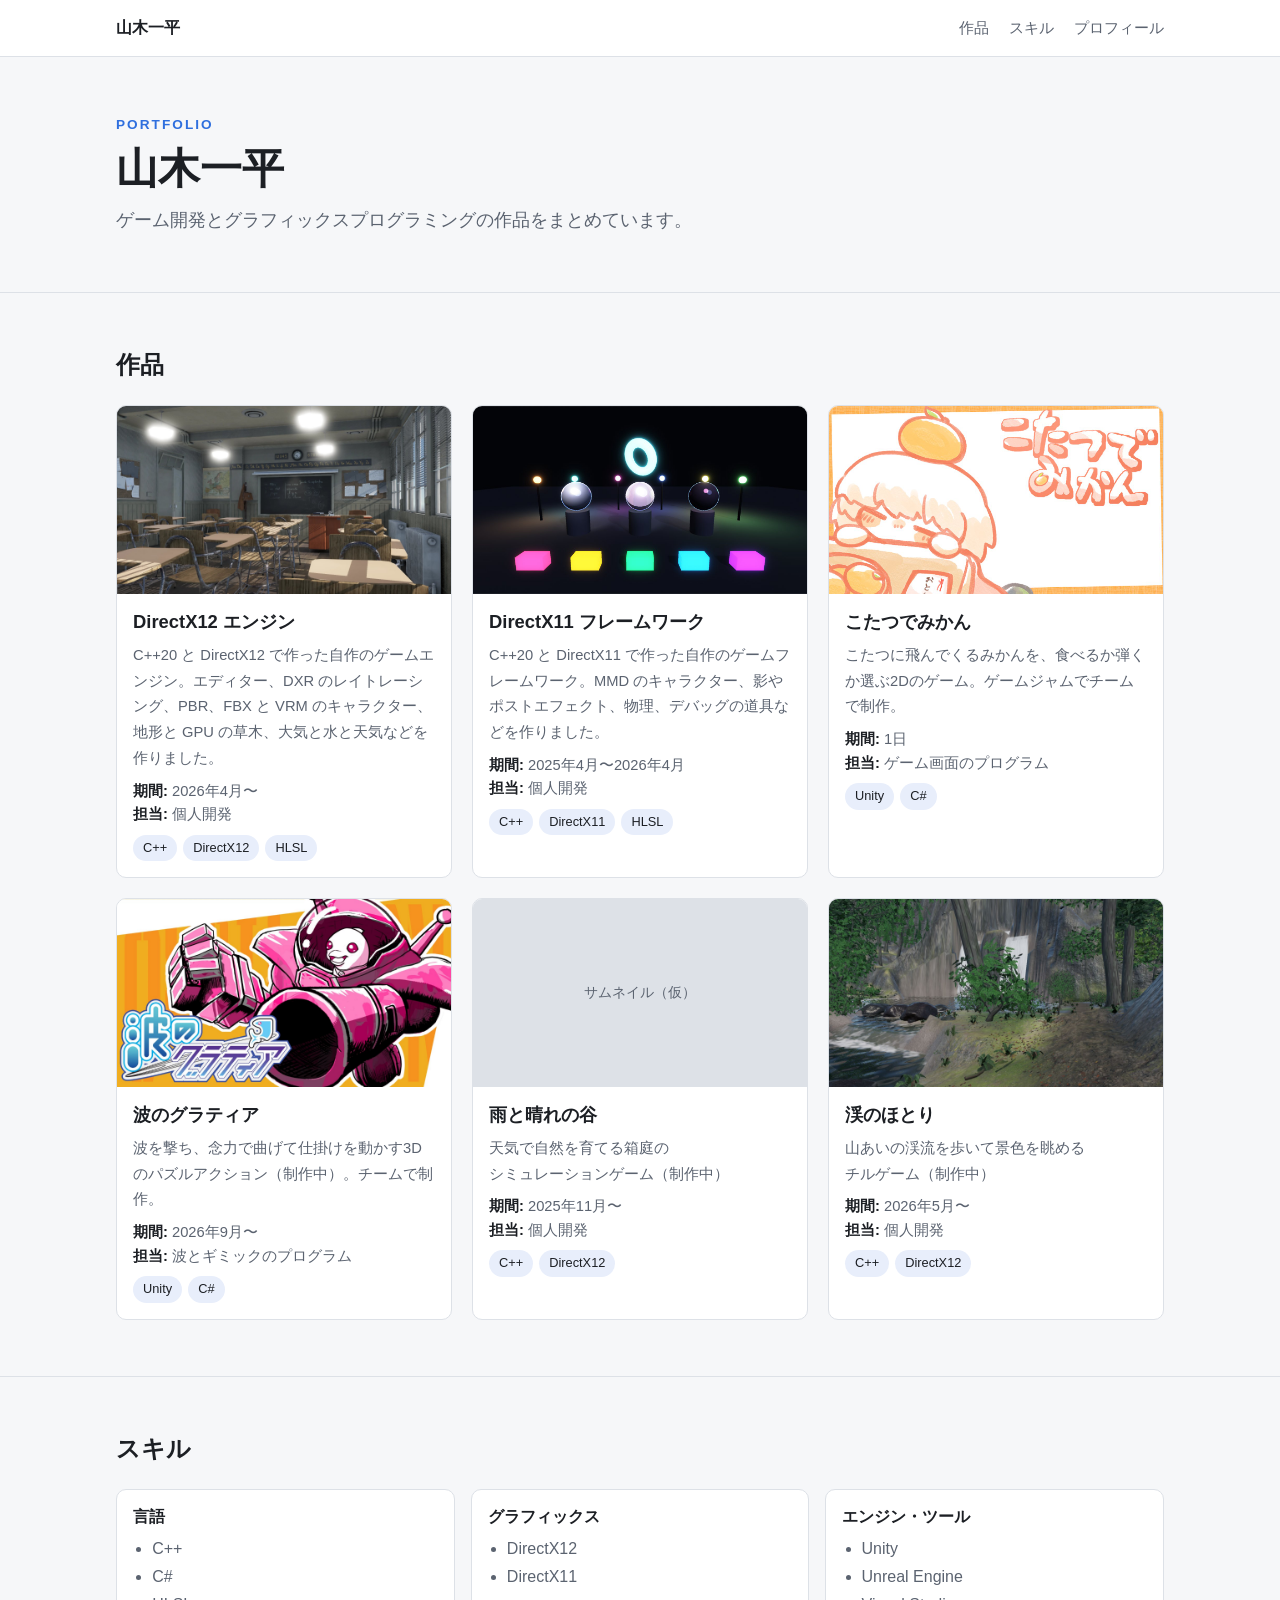
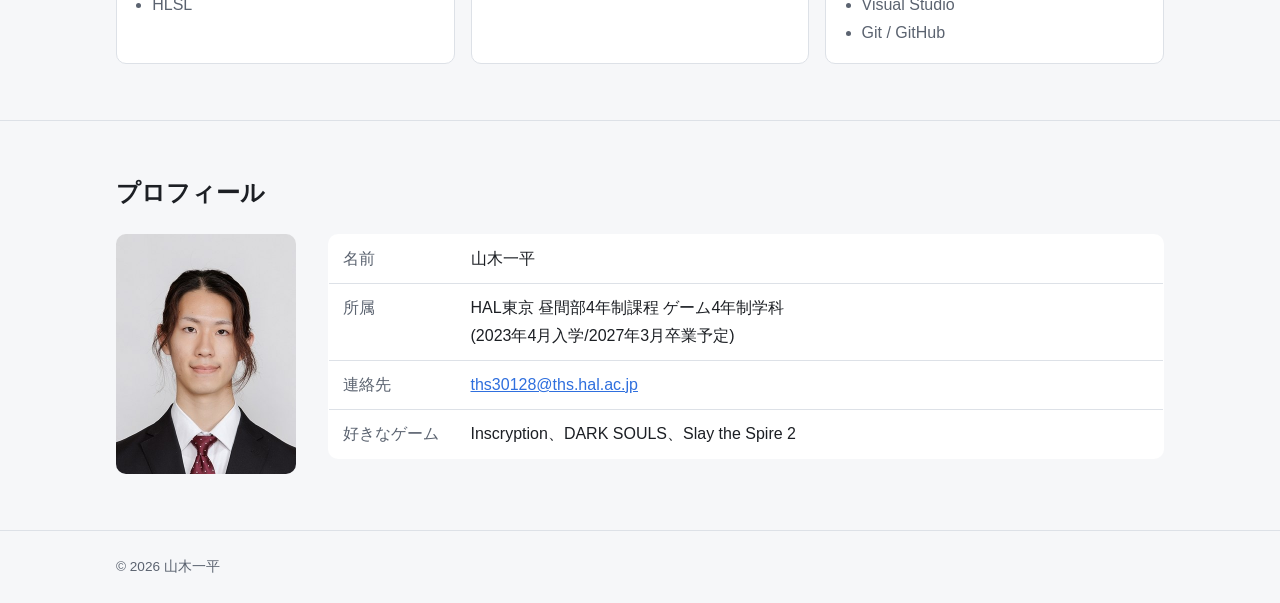
==== commit 285a3ed5: "渓のほとりの滝の写真を差し替え" ====
--- a/index.html
+++ b/index.html
@@ -103,7 +103,7 @@
           </a>
 
           <a class="work-card" href="works/work05.html">
-            <img class="thumb" src="images/work05/title.jpg" alt="渓のほとりの景色。苔むした岸と岩の間を流れる渓流と、奥の滝の岩壁">
+            <img class="thumb" src="images/work05/title.jpg" alt="渓のほとりの景色。苔むした岸と岩の間を流れる渓流と、奥の岩壁に落ちる白い滝">
             <div class="body">
               <h3>渓のほとり</h3>
               <p>山あいの渓流を歩いて景色を眺める<span class="keep">チルゲーム</span>（制作中）</p>
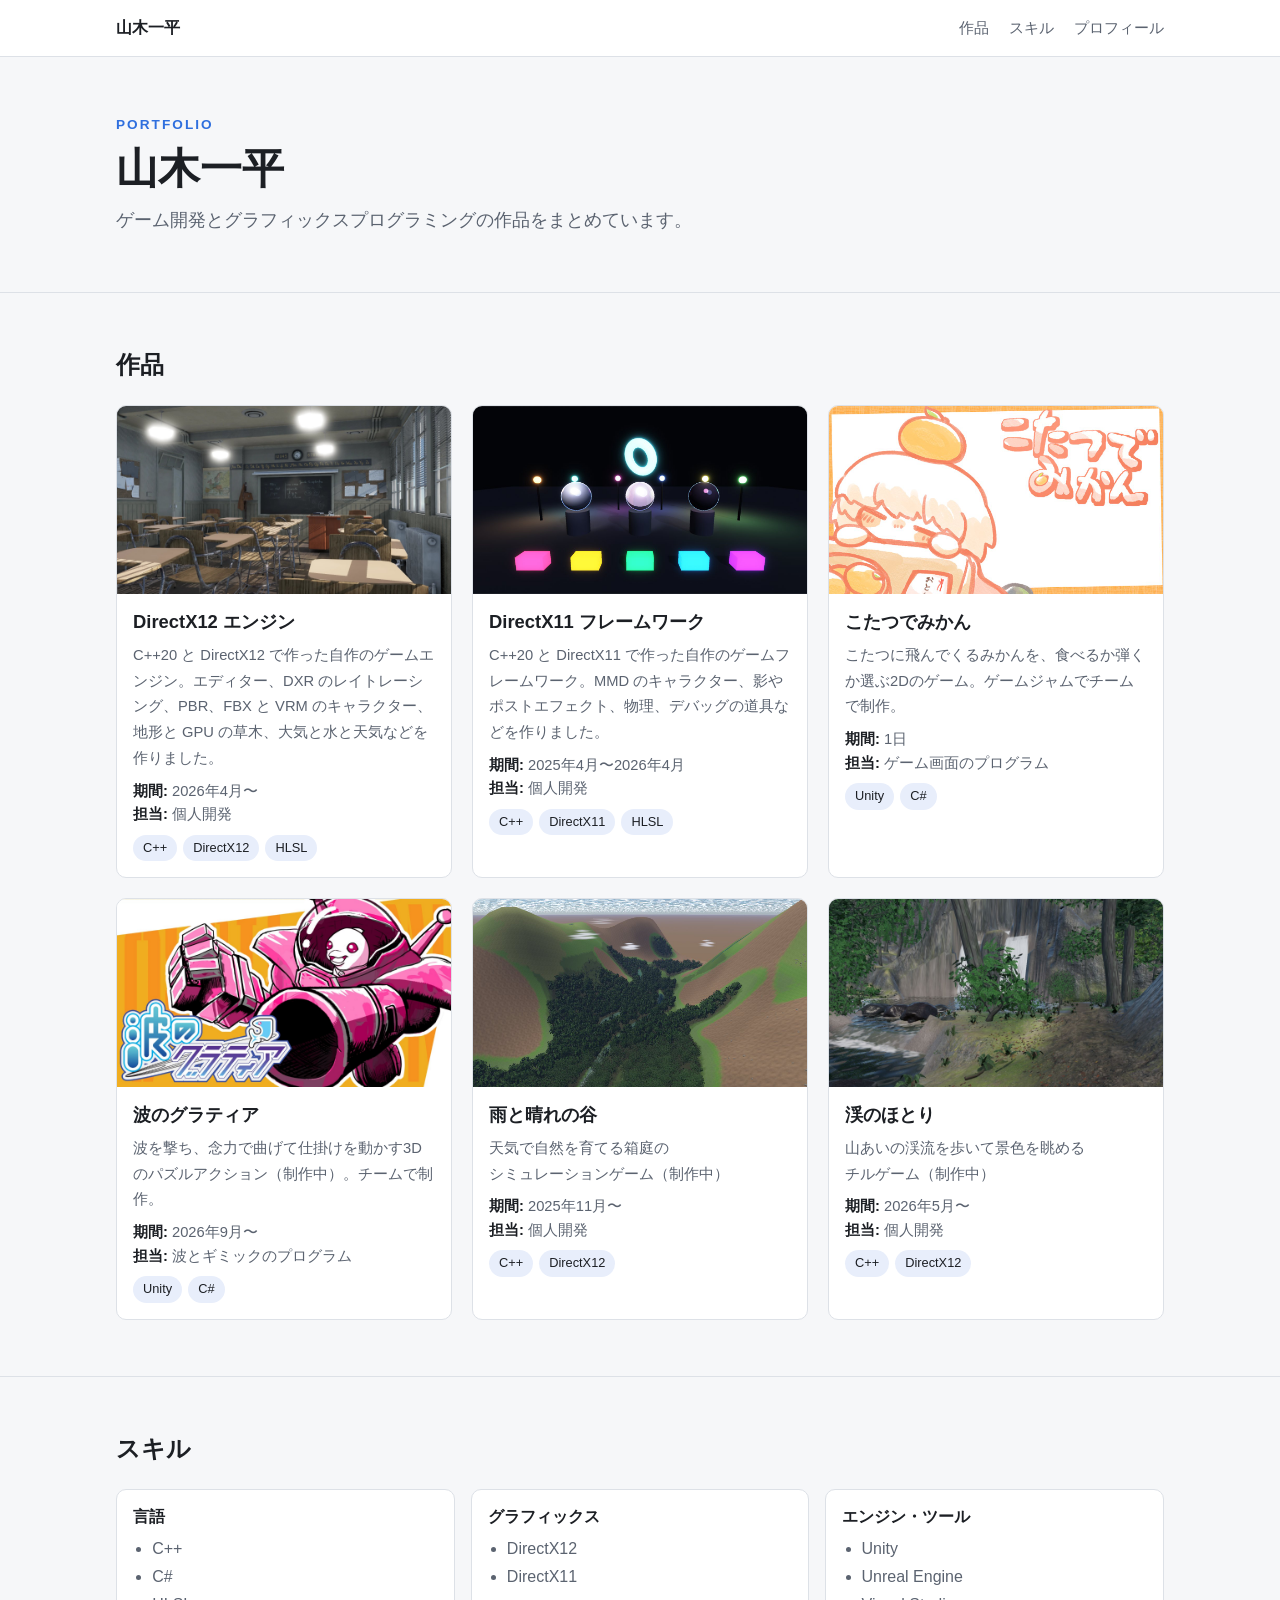
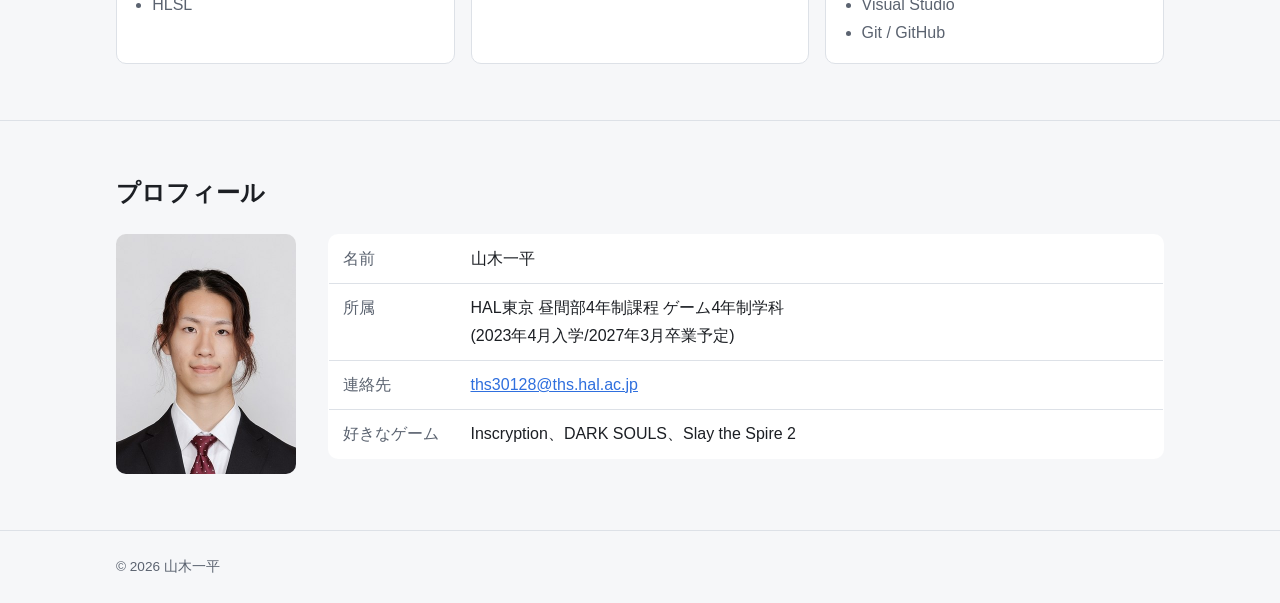
==== commit 715a8d1f: "雨と晴れの谷の写真を追加" ====
--- a/index.html
+++ b/index.html
@@ -90,7 +90,7 @@
           </a>
 
           <a class="work-card" href="works/work03.html">
-            <div class="thumb placeholder">サムネイル（仮）</div>
+            <img class="thumb" src="images/work03/header.jpg" alt="森と川が戻った谷を、山の斜面の上から見下ろした景色">
             <div class="body">
               <h3>雨と晴れの谷</h3>
               <p>天気で自然を育てる箱庭の<span class="keep">シミュレーションゲーム</span>（制作中）</p>
